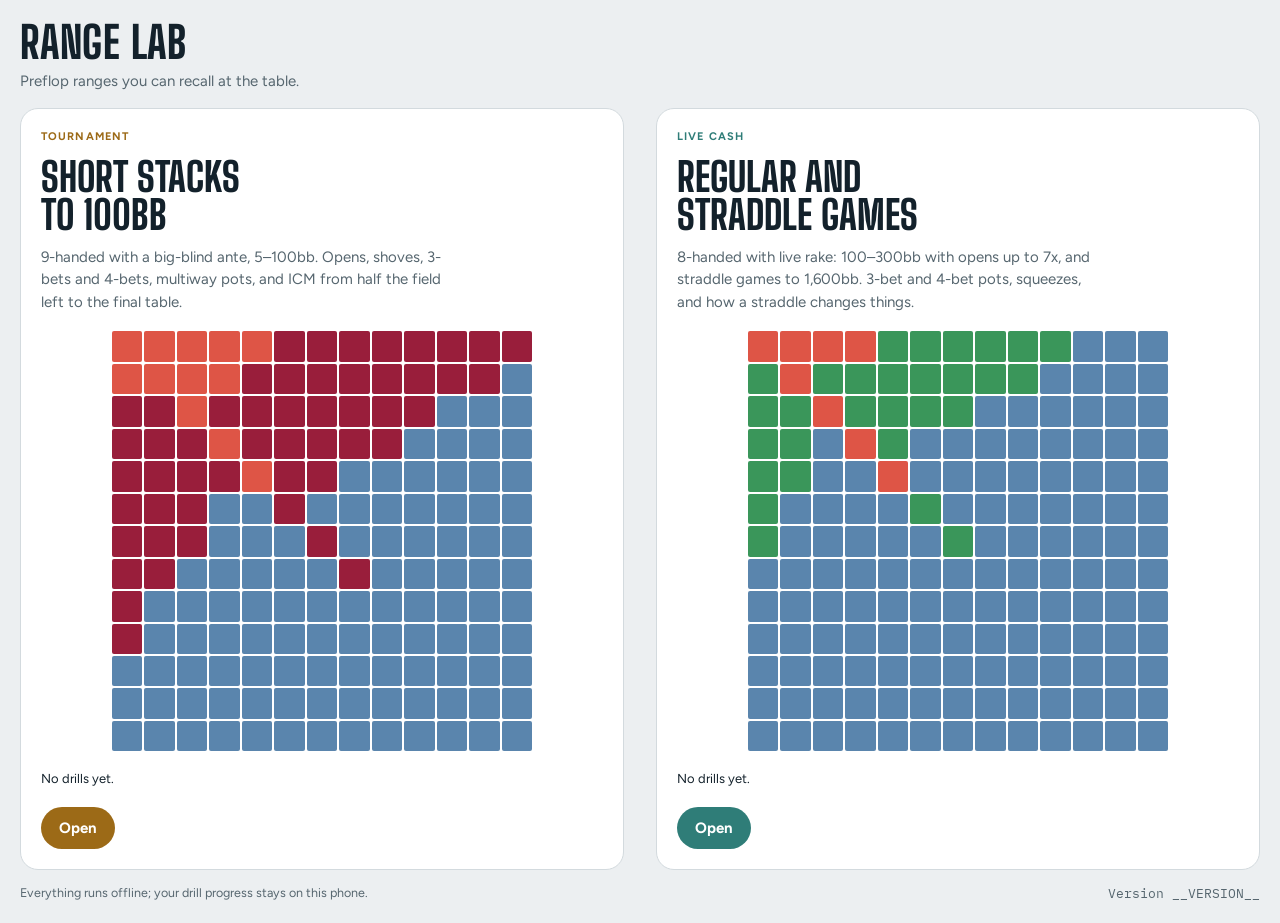
==== range-lab-app/web/index.html @ ef7365bd "Range Lab v2.0.5: version on the home screen; 7,942 tournament spots The home screen footer shows th" ====
<!doctype html>
<html lang="en" class="app">
<head>
<meta charset="utf-8">
<meta name="viewport" content="width=device-width,initial-scale=1,viewport-fit=cover">
<title>Range Lab</title>
<link rel="stylesheet" href="https://fonts.googleapis.com/css2?family=Big+Shoulders+Display:wght@600;800&family=Figtree:wght@400;500;600;700&family=IBM+Plex+Mono:wght@400;500;600&display=swap">
<style>
/* Home: two doors, one per trainer. Unfolded they sit either side of the crease; folded they stack. */
:root{
  --bg:#eceff1; --surface:#ffffff; --line:#d3dade; --fg:#13212b; --muted:#56666f;
  --mtt:#9c6a17; --cash:#2f7d78; --go-fg:#ffffff; --k-F:#5a85ad; --k-R:#de5546; --k-J:#991e3b; --k-C:#3a965a; --empty:#dfe5e8;
  --f-display:'Big Shoulders Display','Roboto Condensed','sans-serif-condensed',sans-serif;
  --f-body:'Figtree',system-ui,sans-serif; --f-mono:'IBM Plex Mono',monospace;
}
@media (prefers-color-scheme: dark){
  :root:not([data-theme="light"]){ --bg:#0e1418; --surface:#151d22; --line:#29343b; --fg:#e4eaed; --muted:#92a1aa; --mtt:#e0aa55; --cash:#5cc2b8; --go-fg:#10161a; --k-F:#3c6990; --k-R:#d4513e; --k-J:#8c1b37; --k-C:#359157; --empty:#212b31; color-scheme:dark; }
}
:root[data-theme="dark"]{ --bg:#0e1418; --surface:#151d22; --line:#29343b; --fg:#e4eaed; --muted:#92a1aa; --mtt:#e0aa55; --cash:#5cc2b8; --go-fg:#10161a; --k-F:#3c6990; --k-R:#d4513e; --k-J:#8c1b37; --k-C:#359157; --empty:#212b31; color-scheme:dark; }
*{box-sizing:border-box}
html,body{height:100%}
body{margin:0;background:var(--bg);color:var(--fg);font:15px/1.5 var(--f-body);display:flex;flex-direction:column;overflow-y:auto;-webkit-tap-highlight-color:transparent}
header{padding-inline:20px;padding-block:22px 6px}
header h1{margin:0;font:800 44px/0.95 var(--f-display);text-transform:uppercase;letter-spacing:.01em}
header p{margin:6px 0 0;color:var(--muted)}
.doors{flex:1;display:grid;grid-template-columns:minmax(0,1fr);gap:16px;padding-inline:20px;padding-block:16px 20px;align-content:start}
@media (min-width:600px){ .doors{grid-template-columns:minmax(0,1fr) minmax(0,1fr);gap:32px;align-content:stretch;padding-block:10px 14px} }
a.door{display:flex;flex-direction:column;gap:12px;text-decoration:none;color:inherit;background:var(--surface);border:1px solid var(--line);border-radius:18px;padding:20px;min-height:220px;position:relative;overflow:hidden}
a.door:active{transform:scale(.99)}
a.door .eyebrow{font-size:11px;font-weight:700;letter-spacing:.1em;text-transform:uppercase}
a.door h2{margin:0;font:800 40px/0.95 var(--f-display);text-transform:uppercase}
a.door p{margin:0;color:var(--muted);max-width:42ch}
a.door .stats{margin-top:auto;display:flex;flex-direction:column;gap:2px;font-size:13px}
a.door .stats b{font-variant-numeric:tabular-nums}
a.door .go{align-self:flex-start;margin-top:6px;padding:10px 18px;border-radius:999px;font-weight:700;color:var(--go-fg)}
.mtt .eyebrow{color:var(--mtt)} .mtt .go{background:var(--mtt)}
.cash .eyebrow{color:var(--cash)} .cash .go{background:var(--cash)}
svg.motif{position:absolute;right:16px;top:16px;width:88px;height:88px;opacity:.9}
.chart{display:none;grid-template-columns:repeat(13,minmax(0,1fr));gap:2px;width:100%;max-width:420px;align-self:center;margin-block:6px}
.chart i{aspect-ratio:1;border-radius:2px;background:var(--empty)}
@media (min-width:600px){ .chart{display:grid} svg.motif{display:none} }
footer{padding-inline:20px;padding-block:0 20px;color:var(--muted);font-size:12.5px;display:flex;flex-wrap:wrap;justify-content:space-between;gap:4px 16px}
footer .ver{font-family:var(--f-mono);font-variant-numeric:tabular-nums}
</style>
</head>
<body>
<header>
  <h1>Range Lab</h1>
  <p>Preflop ranges you can recall at the table.</p>
</header>
<main class="doors">
  <a class="door mtt" href="tournament.html">
    <svg class="motif" viewBox="0 0 44 44" aria-hidden="true" id="m1"></svg>
    <span class="eyebrow">Tournament</span>
    <h2>Short stacks<br>to 100bb</h2>
    <p>9-handed with a big-blind ante, 5–100bb. Opens, shoves, 3-bets and 4-bets, multiway pots, and ICM from half the field left to the final table.</p>
    <div class="chart" id="c1" aria-hidden="true"></div>
    <div class="stats" id="s-mtt"></div>
    <span class="go">Open</span>
  </a>
  <a class="door cash" href="cash.html">
    <svg class="motif" viewBox="0 0 44 44" aria-hidden="true" id="m2"></svg>
    <span class="eyebrow">Live cash</span>
    <h2>Regular and<br>straddle games</h2>
    <p>8-handed with live rake: 100–300bb with opens up to 7x, and straddle games to 1,600bb. 3-bet and 4-bet pots, squeezes, and how a straddle changes things.</p>
    <div class="chart" id="c2" aria-hidden="true"></div>
    <div class="stats" id="s-cash"></div>
    <span class="go">Open</span>
  </a>
</main>
<footer><span>Everything runs offline; your drill progress stays on this phone.</span><span class="ver">Version __VERSION__</span></footer>
<script>
'use strict';
function motif(id, pat) {
  const el = document.getElementById(id); let h = '';
  pat.forEach((row, i) => [...row].forEach((c, j) => { h += `<rect x="${j * 11}" y="${i * 11}" width="9.5" height="9.5" rx="1.5" fill="var(--k-${c})"/>`; }));
  el.innerHTML = h;
}
motif('m1', ['JJJR', 'JJRF', 'JRFF', 'RFFF']);
motif('m2', ['RRRC', 'RRCF', 'RCFF', 'CFFF']);
// a decorative opening-range shape: pairs on the diagonal, suited hands above it, offsuit below
function chart(id, hi, mid, top, edge) {
  let h = '';
  for (let i = 0; i < 13; i++) for (let j = 0; j < 13; j++) {
    const s = (12 - Math.min(i, j)) + (12 - Math.max(i, j)) * 0.6 + (i < j ? 2.2 : 0) + (i === j ? 7 : 0);
    const k = s > top ? hi : s > edge ? mid : 'F';
    h += `<i style="background:var(--k-${k})"></i>`;
  }
  document.getElementById(id).innerHTML = h;
}
chart('c1', 'R', 'J', 18.5, 13.5);
chart('c2', 'R', 'C', 19.5, 15.5);
function stats(key, el) {
  let d = null; try { d = JSON.parse(localStorage.getItem(key) || 'null'); } catch (e) { }
  if (!d || !d.log || !d.log.length) { el.innerHTML = '<span>No drills yet.</span>'; return; }
  const last = d.log[d.log.length - 1];
  const names = { quick: 'Quick-fire', paint: 'Paint', edges: 'Edges', numbers: 'Numbers', seats: 'Seats' };
  const now = Date.now() / 60000;
  const due = Object.values(d.items || {}).filter(v => v[1] <= now).length;
  el.innerHTML = `<span>Last drill: ${new Date(last[0]).toLocaleDateString(undefined, { month: 'short', day: 'numeric' })} · ${names[last[1]] || last[1]} · <b>${last[3]}%</b></span><span><b>${due}</b> review${due === 1 ? '' : 's'} due</span>`;
}
stats('v600-progress', document.getElementById('s-mtt'));
stats('cash-progress', document.getElementById('s-cash'));
window.addEventListener('pageshow', () => { stats('v600-progress', document.getElementById('s-mtt')); stats('cash-progress', document.getElementById('s-cash')); });
</script>
</body>
</html>
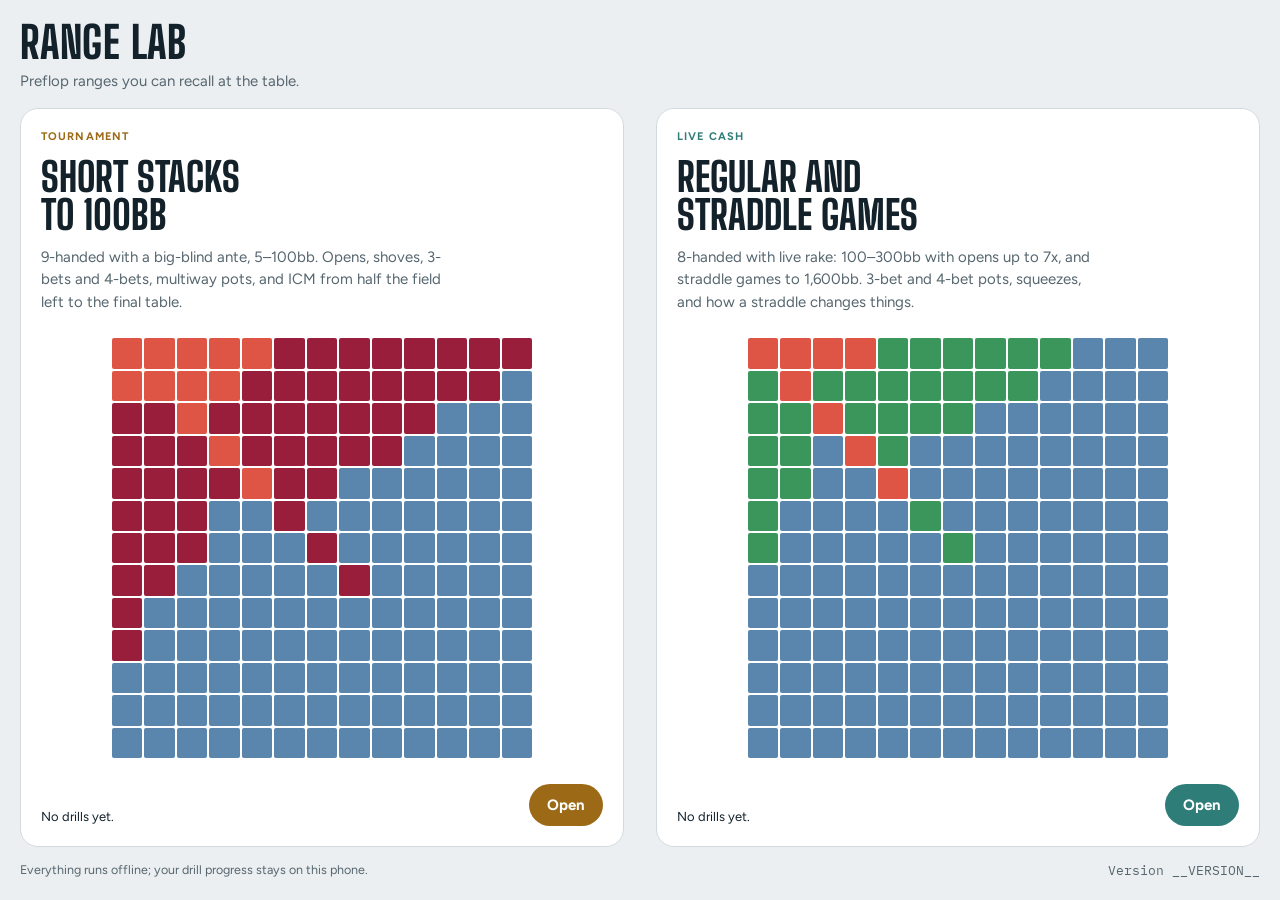
==== commit cd8815ea: "Range Lab v2.0.8: home screen fits without scrolling The Open button sits beside the drill stats, an" ====
--- a/range-lab-app/web/index.html
+++ b/range-lab-app/web/index.html
@@ -6,7 +6,9 @@
 <title>Range Lab</title>
 <link rel="stylesheet" href="https://fonts.googleapis.com/css2?family=Big+Shoulders+Display:wght@600;800&family=Figtree:wght@400;500;600;700&family=IBM+Plex+Mono:wght@400;500;600&display=swap">
 <style>
-/* Home: two doors, one per trainer. Unfolded they sit either side of the crease; folded they stack. */
+/* Home: two doors, one per trainer. Unfolded they sit either side of the crease; folded they stack.
+   The page never scrolls at phone sizes: the doors fill the height left by the header and footer, and
+   unfolded the decorative chart takes whatever height is spare (full size when there's room). */
 :root{
   --bg:#eceff1; --surface:#ffffff; --line:#d3dade; --fg:#13212b; --muted:#56666f;
   --mtt:#9c6a17; --cash:#2f7d78; --go-fg:#ffffff; --k-F:#5a85ad; --k-R:#de5546; --k-J:#991e3b; --k-C:#3a965a; --empty:#dfe5e8;
@@ -23,22 +25,26 @@
 header{padding-inline:20px;padding-block:22px 6px}
 header h1{margin:0;font:800 44px/0.95 var(--f-display);text-transform:uppercase;letter-spacing:.01em}
 header p{margin:6px 0 0;color:var(--muted)}
-.doors{flex:1;display:grid;grid-template-columns:minmax(0,1fr);gap:16px;padding-inline:20px;padding-block:16px 20px;align-content:start}
-@media (min-width:600px){ .doors{grid-template-columns:minmax(0,1fr) minmax(0,1fr);gap:32px;align-content:stretch;padding-block:10px 14px} }
-a.door{display:flex;flex-direction:column;gap:12px;text-decoration:none;color:inherit;background:var(--surface);border:1px solid var(--line);border-radius:18px;padding:20px;min-height:220px;position:relative;overflow:hidden}
+.doors{flex:1 1 0;min-height:0;display:grid;grid-template-columns:minmax(0,1fr);grid-auto-rows:1fr;gap:16px;padding-inline:20px;padding-block:16px 20px}
+@media (min-width:600px){ .doors{grid-template-columns:minmax(0,1fr) minmax(0,1fr);gap:32px;padding-block:10px 14px} }
+a.door{display:flex;flex-direction:column;gap:12px;text-decoration:none;color:inherit;background:var(--surface);border:1px solid var(--line);border-radius:18px;padding:20px;position:relative;overflow:hidden}
 a.door:active{transform:scale(.99)}
 a.door .eyebrow{font-size:11px;font-weight:700;letter-spacing:.1em;text-transform:uppercase}
 a.door h2{margin:0;font:800 40px/0.95 var(--f-display);text-transform:uppercase}
 a.door p{margin:0;color:var(--muted);max-width:42ch}
-a.door .stats{margin-top:auto;display:flex;flex-direction:column;gap:2px;font-size:13px}
+a.door .foot{margin-top:auto;display:flex;align-items:flex-end;justify-content:space-between;gap:12px}
+a.door .stats{display:flex;flex-direction:column;gap:2px;font-size:13px;min-width:0}
 a.door .stats b{font-variant-numeric:tabular-nums}
-a.door .go{align-self:flex-start;margin-top:6px;padding:10px 18px;border-radius:999px;font-weight:700;color:var(--go-fg)}
+a.door .go{flex:none;padding:10px 18px;border-radius:999px;font-weight:700;color:var(--go-fg)}
 .mtt .eyebrow{color:var(--mtt)} .mtt .go{background:var(--mtt)}
 .cash .eyebrow{color:var(--cash)} .cash .go{background:var(--cash)}
 svg.motif{position:absolute;right:16px;top:16px;width:88px;height:88px;opacity:.9}
-.chart{display:none;grid-template-columns:repeat(13,minmax(0,1fr));gap:2px;width:100%;max-width:420px;align-self:center;margin-block:6px}
+.chart-box{display:none;flex:1 1 0;min-height:0;container-type:size}
+.chart{display:grid;grid-template-columns:repeat(13,minmax(0,1fr));gap:2px;width:min(100cqw,100cqh,420px);margin:auto}
 .chart i{aspect-ratio:1;border-radius:2px;background:var(--empty)}
-@media (min-width:600px){ .chart{display:grid} svg.motif{display:none} }
+@media (min-width:600px){ .chart-box{display:flex} svg.motif{display:none} }
+/* cover screen: the two doors stack, so trim the spacing to leave headroom for wider phone fonts */
+@media (max-width:599px){ header{padding-block:16px 4px} .doors{gap:12px;padding-block:12px 16px} a.door{padding:16px;gap:10px} }
 footer{padding-inline:20px;padding-block:0 20px;color:var(--muted);font-size:12.5px;display:flex;flex-wrap:wrap;justify-content:space-between;gap:4px 16px}
 footer .ver{font-family:var(--f-mono);font-variant-numeric:tabular-nums}
 </style>
@@ -54,18 +60,16 @@
     <span class="eyebrow">Tournament</span>
     <h2>Short stacks<br>to 100bb</h2>
     <p>9-handed with a big-blind ante, 5–100bb. Opens, shoves, 3-bets and 4-bets, multiway pots, and ICM from half the field left to the final table.</p>
-    <div class="chart" id="c1" aria-hidden="true"></div>
-    <div class="stats" id="s-mtt"></div>
-    <span class="go">Open</span>
+    <div class="chart-box" aria-hidden="true"><div class="chart" id="c1"></div></div>
+    <div class="foot"><div class="stats" id="s-mtt"></div><span class="go">Open</span></div>
   </a>
   <a class="door cash" href="cash.html">
     <svg class="motif" viewBox="0 0 44 44" aria-hidden="true" id="m2"></svg>
     <span class="eyebrow">Live cash</span>
     <h2>Regular and<br>straddle games</h2>
     <p>8-handed with live rake: 100–300bb with opens up to 7x, and straddle games to 1,600bb. 3-bet and 4-bet pots, squeezes, and how a straddle changes things.</p>
-    <div class="chart" id="c2" aria-hidden="true"></div>
-    <div class="stats" id="s-cash"></div>
-    <span class="go">Open</span>
+    <div class="chart-box" aria-hidden="true"><div class="chart" id="c2"></div></div>
+    <div class="foot"><div class="stats" id="s-cash"></div><span class="go">Open</span></div>
   </a>
 </main>
 <footer><span>Everything runs offline; your drill progress stays on this phone.</span><span class="ver">Version __VERSION__</span></footer>
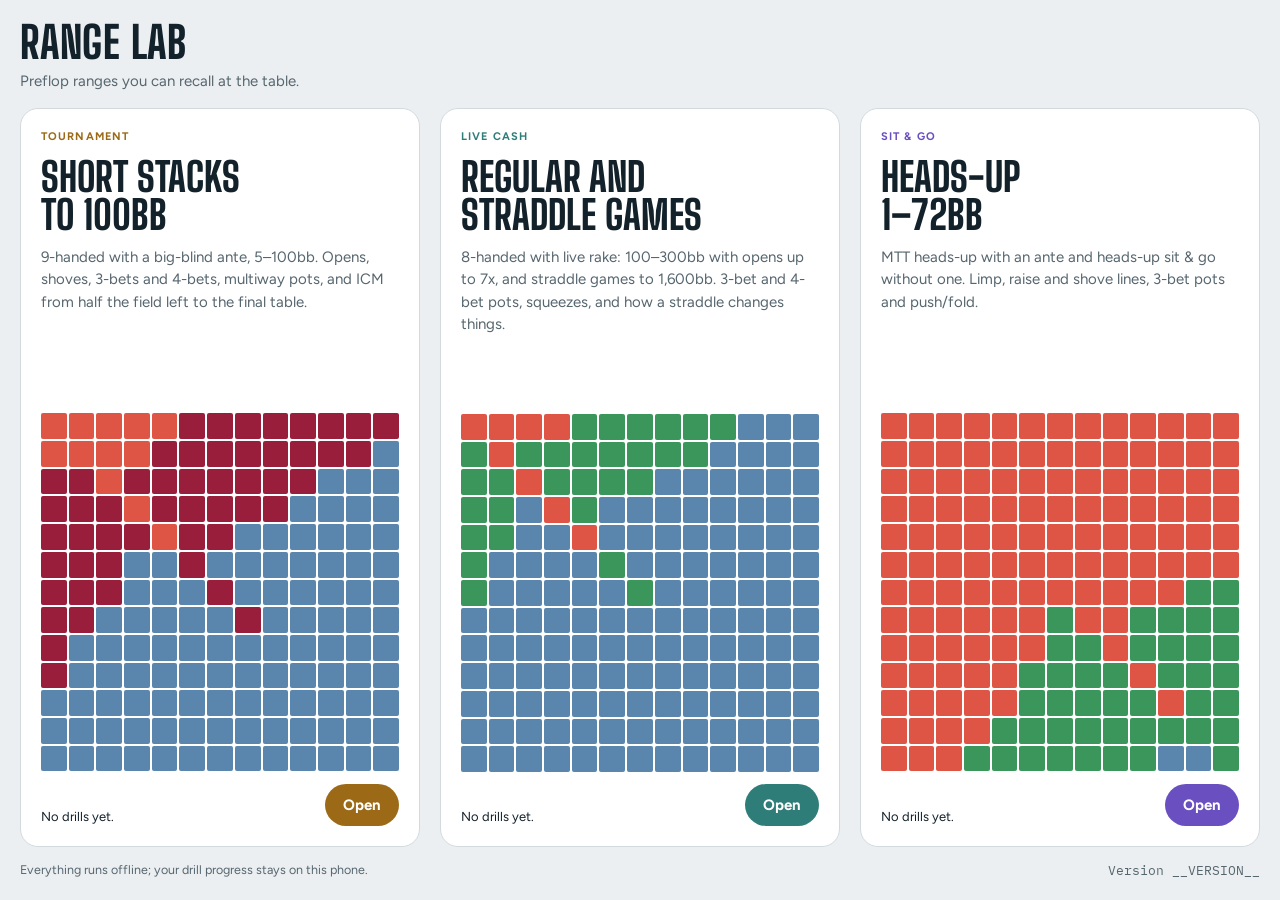
==== commit 834c2d32: "Range Lab v2.1.0: Sit & Go trainer (heads-up) A third trainer for heads-up play, with a format switc" ====
--- a/range-lab-app/web/index.html
+++ b/range-lab-app/web/index.html
@@ -6,19 +6,19 @@
 <title>Range Lab</title>
 <link rel="stylesheet" href="https://fonts.googleapis.com/css2?family=Big+Shoulders+Display:wght@600;800&family=Figtree:wght@400;500;600;700&family=IBM+Plex+Mono:wght@400;500;600&display=swap">
 <style>
-/* Home: two doors, one per trainer. Unfolded they sit either side of the crease; folded they stack.
+/* Home: three doors, one per trainer. Unfolded they sit side by side; folded they stack.
    The page never scrolls at phone sizes: the doors fill the height left by the header and footer, and
    unfolded the decorative chart takes whatever height is spare (full size when there's room). */
 :root{
   --bg:#eceff1; --surface:#ffffff; --line:#d3dade; --fg:#13212b; --muted:#56666f;
-  --mtt:#9c6a17; --cash:#2f7d78; --go-fg:#ffffff; --k-F:#5a85ad; --k-R:#de5546; --k-J:#991e3b; --k-C:#3a965a; --empty:#dfe5e8;
+  --mtt:#9c6a17; --cash:#2f7d78; --sng:#6a4fc0; --go-fg:#ffffff; --k-F:#5a85ad; --k-R:#de5546; --k-J:#991e3b; --k-C:#3a965a; --empty:#dfe5e8;
   --f-display:'Big Shoulders Display','Roboto Condensed','sans-serif-condensed',sans-serif;
   --f-body:'Figtree',system-ui,sans-serif; --f-mono:'IBM Plex Mono',monospace;
 }
 @media (prefers-color-scheme: dark){
-  :root:not([data-theme="light"]){ --bg:#0e1418; --surface:#151d22; --line:#29343b; --fg:#e4eaed; --muted:#92a1aa; --mtt:#e0aa55; --cash:#5cc2b8; --go-fg:#10161a; --k-F:#3c6990; --k-R:#d4513e; --k-J:#8c1b37; --k-C:#359157; --empty:#212b31; color-scheme:dark; }
+  :root:not([data-theme="light"]){ --bg:#0e1418; --surface:#151d22; --line:#29343b; --fg:#e4eaed; --muted:#92a1aa; --mtt:#e0aa55; --cash:#5cc2b8; --sng:#a690f2; --go-fg:#10161a; --k-F:#3c6990; --k-R:#d4513e; --k-J:#8c1b37; --k-C:#359157; --empty:#212b31; color-scheme:dark; }
 }
-:root[data-theme="dark"]{ --bg:#0e1418; --surface:#151d22; --line:#29343b; --fg:#e4eaed; --muted:#92a1aa; --mtt:#e0aa55; --cash:#5cc2b8; --go-fg:#10161a; --k-F:#3c6990; --k-R:#d4513e; --k-J:#8c1b37; --k-C:#359157; --empty:#212b31; color-scheme:dark; }
+:root[data-theme="dark"]{ --bg:#0e1418; --surface:#151d22; --line:#29343b; --fg:#e4eaed; --muted:#92a1aa; --mtt:#e0aa55; --cash:#5cc2b8; --sng:#a690f2; --go-fg:#10161a; --k-F:#3c6990; --k-R:#d4513e; --k-J:#8c1b37; --k-C:#359157; --empty:#212b31; color-scheme:dark; }
 *{box-sizing:border-box}
 html,body{height:100%}
 body{margin:0;background:var(--bg);color:var(--fg);font:15px/1.5 var(--f-body);display:flex;flex-direction:column;overflow-y:auto;-webkit-tap-highlight-color:transparent}
@@ -26,7 +26,7 @@
 header h1{margin:0;font:800 44px/0.95 var(--f-display);text-transform:uppercase;letter-spacing:.01em}
 header p{margin:6px 0 0;color:var(--muted)}
 .doors{flex:1 1 0;min-height:0;display:grid;grid-template-columns:minmax(0,1fr);grid-auto-rows:1fr;gap:16px;padding-inline:20px;padding-block:16px 20px}
-@media (min-width:600px){ .doors{grid-template-columns:minmax(0,1fr) minmax(0,1fr);gap:32px;padding-block:10px 14px} }
+@media (min-width:600px){ .doors{grid-template-columns:repeat(3,minmax(0,1fr));gap:20px;padding-block:10px 14px} a.door h2{font-size:34px} }
 a.door{display:flex;flex-direction:column;gap:12px;text-decoration:none;color:inherit;background:var(--surface);border:1px solid var(--line);border-radius:18px;padding:20px;position:relative;overflow:hidden}
 a.door:active{transform:scale(.99)}
 a.door .eyebrow{font-size:11px;font-weight:700;letter-spacing:.1em;text-transform:uppercase}
@@ -38,13 +38,14 @@
 a.door .go{flex:none;padding:10px 18px;border-radius:999px;font-weight:700;color:var(--go-fg)}
 .mtt .eyebrow{color:var(--mtt)} .mtt .go{background:var(--mtt)}
 .cash .eyebrow{color:var(--cash)} .cash .go{background:var(--cash)}
+.sng .eyebrow{color:var(--sng)} .sng .go{background:var(--sng)}
 svg.motif{position:absolute;right:16px;top:16px;width:88px;height:88px;opacity:.9}
 .chart-box{display:none;flex:1 1 0;min-height:0;container-type:size}
-.chart{display:grid;grid-template-columns:repeat(13,minmax(0,1fr));gap:2px;width:min(100cqw,100cqh,420px);margin:auto}
+.chart{display:grid;grid-template-columns:repeat(13,minmax(0,1fr));gap:2px;width:min(100cqw,100cqh,420px);margin:auto auto 0}  /* bottom-aligned so the three line up */
 .chart i{aspect-ratio:1;border-radius:2px;background:var(--empty)}
 @media (min-width:600px){ .chart-box{display:flex} svg.motif{display:none} }
-/* cover screen: the two doors stack, so trim the spacing to leave headroom for wider phone fonts */
-@media (max-width:599px){ header{padding-block:16px 4px} .doors{gap:12px;padding-block:12px 16px} a.door{padding:16px;gap:10px} }
+/* cover screen: the three doors stack, so drop the descriptions and trim the spacing to leave headroom for wider phone fonts */
+@media (max-width:599px){ header{padding-block:16px 4px} .doors{gap:10px;padding-block:10px 14px} a.door{padding:14px 16px;gap:8px} a.door p{display:none} a.door h2{font-size:34px} }
 footer{padding-inline:20px;padding-block:0 20px;color:var(--muted);font-size:12.5px;display:flex;flex-wrap:wrap;justify-content:space-between;gap:4px 16px}
 footer .ver{font-family:var(--f-mono);font-variant-numeric:tabular-nums}
 </style>
@@ -71,6 +72,14 @@
     <div class="chart-box" aria-hidden="true"><div class="chart" id="c2"></div></div>
     <div class="foot"><div class="stats" id="s-cash"></div><span class="go">Open</span></div>
   </a>
+  <a class="door sng" href="sng.html">
+    <svg class="motif" viewBox="0 0 44 44" aria-hidden="true" id="m3"></svg>
+    <span class="eyebrow">Sit &amp; Go</span>
+    <h2>Heads-up<br>1–72bb</h2>
+    <p>MTT heads-up with an ante and heads-up sit &amp; go without one. Limp, raise and shove lines, 3-bet pots and push/fold.</p>
+    <div class="chart-box" aria-hidden="true"><div class="chart" id="c3"></div></div>
+    <div class="foot"><div class="stats" id="s-sng"></div><span class="go">Open</span></div>
+  </a>
 </main>
 <footer><span>Everything runs offline; your drill progress stays on this phone.</span><span class="ver">Version __VERSION__</span></footer>
 <script>
@@ -82,6 +91,7 @@
 }
 motif('m1', ['JJJR', 'JJRF', 'JRFF', 'RFFF']);
 motif('m2', ['RRRC', 'RRCF', 'RCFF', 'CFFF']);
+motif('m3', ['JRRR', 'RRCC', 'RCCC', 'CCCF']);
 // a decorative opening-range shape: pairs on the diagonal, suited hands above it, offsuit below
 function chart(id, hi, mid, top, edge) {
   let h = '';
@@ -94,6 +104,9 @@
 }
 chart('c1', 'R', 'J', 18.5, 13.5);
 chart('c2', 'R', 'C', 19.5, 15.5);
+chart('c3', 'R', 'C', 9, 2.5);
+// versions before 2.0.10 saved these under the old page name: move them over once so settings and drill history carry on
+for (const [from, to] of [['v600-ui', 'tournament-ui'], ['v600-progress', 'tournament-progress']]) { try { const v = localStorage.getItem(from); if (v != null && localStorage.getItem(to) == null) localStorage.setItem(to, v); localStorage.removeItem(from); } catch (e) { } }
 function stats(key, el) {
   let d = null; try { d = JSON.parse(localStorage.getItem(key) || 'null'); } catch (e) { }
   if (!d || !d.log || !d.log.length) { el.innerHTML = '<span>No drills yet.</span>'; return; }
@@ -103,9 +116,10 @@
   const due = Object.values(d.items || {}).filter(v => v[1] <= now).length;
   el.innerHTML = `<span>Last drill: ${new Date(last[0]).toLocaleDateString(undefined, { month: 'short', day: 'numeric' })} · ${names[last[1]] || last[1]} · <b>${last[3]}%</b></span><span><b>${due}</b> review${due === 1 ? '' : 's'} due</span>`;
 }
-stats('v600-progress', document.getElementById('s-mtt'));
+stats('tournament-progress', document.getElementById('s-mtt'));
 stats('cash-progress', document.getElementById('s-cash'));
-window.addEventListener('pageshow', () => { stats('v600-progress', document.getElementById('s-mtt')); stats('cash-progress', document.getElementById('s-cash')); });
+stats('sng-progress', document.getElementById('s-sng'));
+window.addEventListener('pageshow', () => { stats('tournament-progress', document.getElementById('s-mtt')); stats('cash-progress', document.getElementById('s-cash')); stats('sng-progress', document.getElementById('s-sng')); });
 </script>
 </body>
 </html>
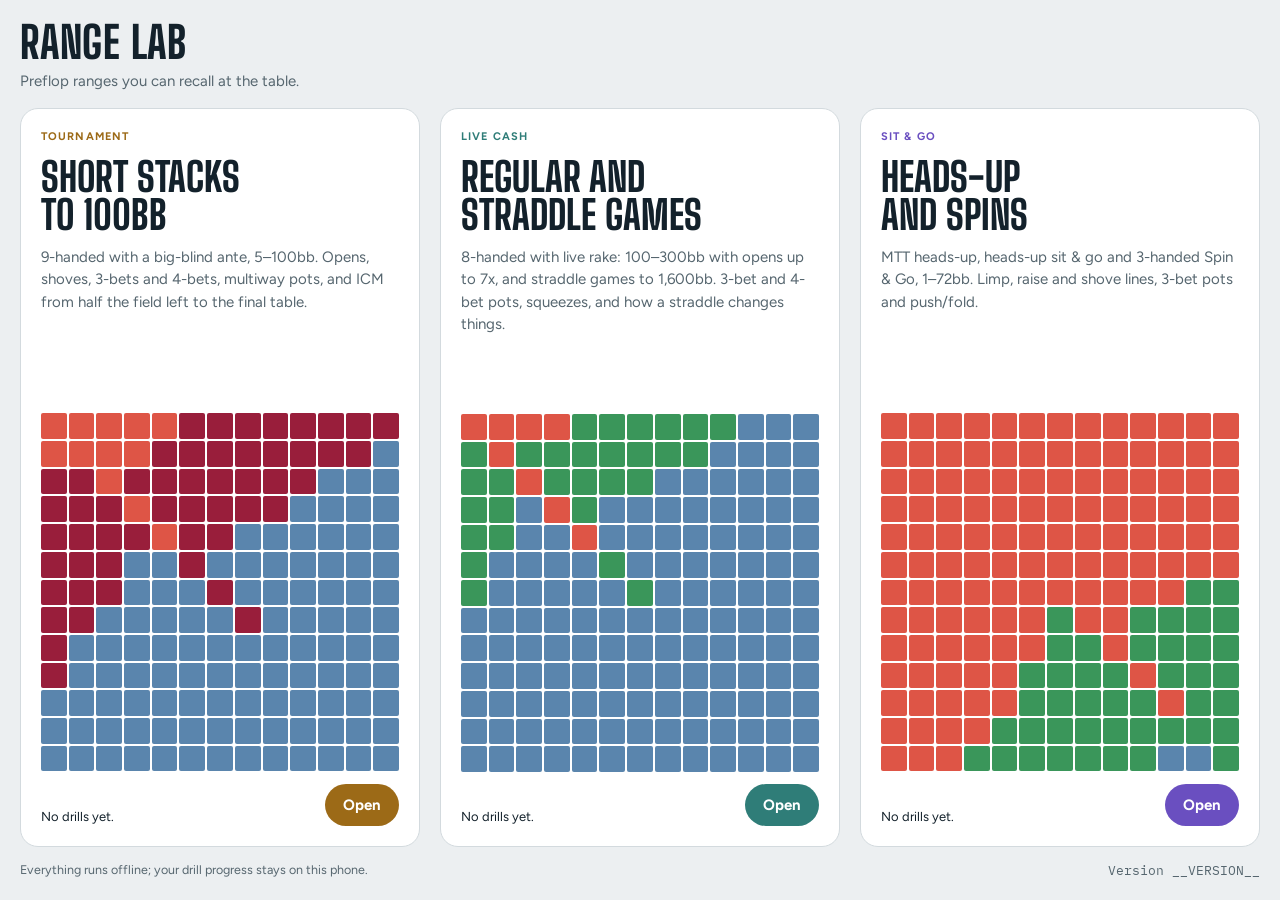
==== commit 23d00b29: "Range Lab v2.2.0: Spin & Go (3-handed) in the Sit & Go trainer Spin & Go joins MTT heads-up and HU S" ====
--- a/range-lab-app/web/index.html
+++ b/range-lab-app/web/index.html
@@ -75,8 +75,8 @@
   <a class="door sng" href="sng.html">
     <svg class="motif" viewBox="0 0 44 44" aria-hidden="true" id="m3"></svg>
     <span class="eyebrow">Sit &amp; Go</span>
-    <h2>Heads-up<br>1–72bb</h2>
-    <p>MTT heads-up with an ante and heads-up sit &amp; go without one. Limp, raise and shove lines, 3-bet pots and push/fold.</p>
+    <h2>Heads-up<br>and Spins</h2>
+    <p>MTT heads-up, heads-up sit &amp; go and 3-handed Spin &amp; Go, 1–72bb. Limp, raise and shove lines, 3-bet pots and push/fold.</p>
     <div class="chart-box" aria-hidden="true"><div class="chart" id="c3"></div></div>
     <div class="foot"><div class="stats" id="s-sng"></div><span class="go">Open</span></div>
   </a>
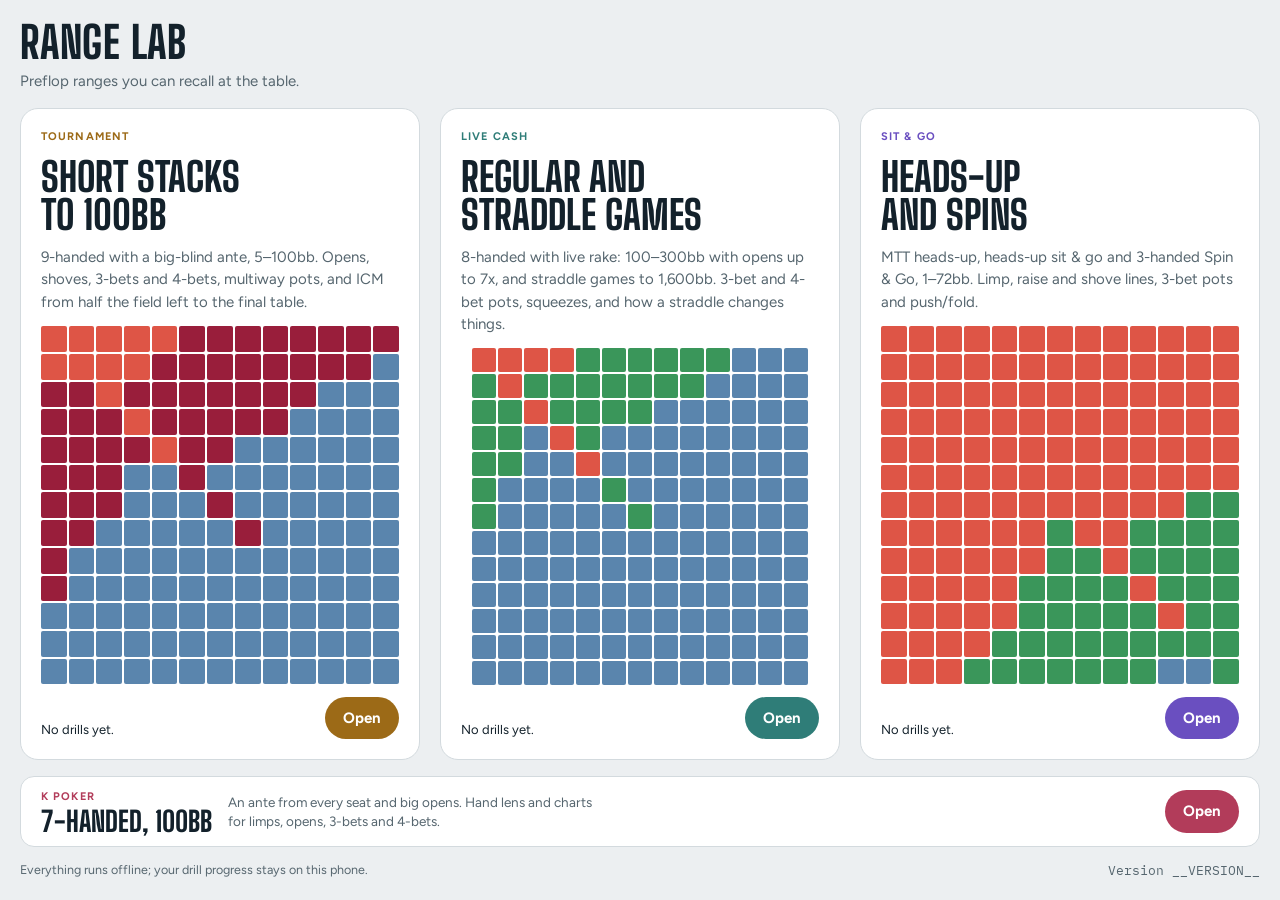
==== commit d7b8e47c: "Range Lab v2.3.0: K Poker trainer (7-handed, ante from every seat) New kpoker-range-lab.html (app pa" ====
--- a/range-lab-app/web/index.html
+++ b/range-lab-app/web/index.html
@@ -6,27 +6,27 @@
 <title>Range Lab</title>
 <link rel="stylesheet" href="https://fonts.googleapis.com/css2?family=Big+Shoulders+Display:wght@600;800&family=Figtree:wght@400;500;600;700&family=IBM+Plex+Mono:wght@400;500;600&display=swap">
 <style>
-/* Home: three doors, one per trainer. Unfolded they sit side by side; folded they stack.
+/* Home: three doors, one per trainer, plus a slim K Poker strip under them. Unfolded the doors sit side by side; folded they stack.
    The page never scrolls at phone sizes: the doors fill the height left by the header and footer, and
    unfolded the decorative chart takes whatever height is spare (full size when there's room). */
 :root{
   --bg:#eceff1; --surface:#ffffff; --line:#d3dade; --fg:#13212b; --muted:#56666f;
-  --mtt:#9c6a17; --cash:#2f7d78; --sng:#6a4fc0; --go-fg:#ffffff; --k-F:#5a85ad; --k-R:#de5546; --k-J:#991e3b; --k-C:#3a965a; --empty:#dfe5e8;
+  --mtt:#9c6a17; --cash:#2f7d78; --sng:#6a4fc0; --kp:#b23c5a; --go-fg:#ffffff; --k-F:#5a85ad; --k-R:#de5546; --k-J:#991e3b; --k-C:#3a965a; --empty:#dfe5e8;
   --f-display:'Big Shoulders Display','Roboto Condensed','sans-serif-condensed',sans-serif;
   --f-body:'Figtree',system-ui,sans-serif; --f-mono:'IBM Plex Mono',monospace;
 }
 @media (prefers-color-scheme: dark){
-  :root:not([data-theme="light"]){ --bg:#0e1418; --surface:#151d22; --line:#29343b; --fg:#e4eaed; --muted:#92a1aa; --mtt:#e0aa55; --cash:#5cc2b8; --sng:#a690f2; --go-fg:#10161a; --k-F:#3c6990; --k-R:#d4513e; --k-J:#8c1b37; --k-C:#359157; --empty:#212b31; color-scheme:dark; }
+  :root:not([data-theme="light"]){ --bg:#0e1418; --surface:#151d22; --line:#29343b; --fg:#e4eaed; --muted:#92a1aa; --mtt:#e0aa55; --cash:#5cc2b8; --sng:#a690f2; --kp:#ec8aa3; --go-fg:#10161a; --k-F:#3c6990; --k-R:#d4513e; --k-J:#8c1b37; --k-C:#359157; --empty:#212b31; color-scheme:dark; }
 }
-:root[data-theme="dark"]{ --bg:#0e1418; --surface:#151d22; --line:#29343b; --fg:#e4eaed; --muted:#92a1aa; --mtt:#e0aa55; --cash:#5cc2b8; --sng:#a690f2; --go-fg:#10161a; --k-F:#3c6990; --k-R:#d4513e; --k-J:#8c1b37; --k-C:#359157; --empty:#212b31; color-scheme:dark; }
+:root[data-theme="dark"]{ --bg:#0e1418; --surface:#151d22; --line:#29343b; --fg:#e4eaed; --muted:#92a1aa; --mtt:#e0aa55; --cash:#5cc2b8; --sng:#a690f2; --kp:#ec8aa3; --go-fg:#10161a; --k-F:#3c6990; --k-R:#d4513e; --k-J:#8c1b37; --k-C:#359157; --empty:#212b31; color-scheme:dark; }
 *{box-sizing:border-box}
 html,body{height:100%}
 body{margin:0;background:var(--bg);color:var(--fg);font:15px/1.5 var(--f-body);display:flex;flex-direction:column;overflow-y:auto;-webkit-tap-highlight-color:transparent}
 header{padding-inline:20px;padding-block:22px 6px}
 header h1{margin:0;font:800 44px/0.95 var(--f-display);text-transform:uppercase;letter-spacing:.01em}
 header p{margin:6px 0 0;color:var(--muted)}
-.doors{flex:1 1 0;min-height:0;display:grid;grid-template-columns:minmax(0,1fr);grid-auto-rows:1fr;gap:16px;padding-inline:20px;padding-block:16px 20px}
-@media (min-width:600px){ .doors{grid-template-columns:repeat(3,minmax(0,1fr));gap:20px;padding-block:10px 14px} a.door h2{font-size:34px} }
+.doors{flex:1 1 0;min-height:0;display:grid;grid-template-columns:minmax(0,1fr);grid-template-rows:repeat(3,minmax(0,1fr)) auto;gap:16px;padding-inline:20px;padding-block:16px 20px}
+@media (min-width:600px){ .doors{grid-template-columns:repeat(3,minmax(0,1fr));grid-template-rows:minmax(0,1fr) auto;gap:16px 20px;padding-block:10px 14px} a.door h2{font-size:34px} }
 a.door{display:flex;flex-direction:column;gap:12px;text-decoration:none;color:inherit;background:var(--surface);border:1px solid var(--line);border-radius:18px;padding:20px;position:relative;overflow:hidden}
 a.door:active{transform:scale(.99)}
 a.door .eyebrow{font-size:11px;font-weight:700;letter-spacing:.1em;text-transform:uppercase}
@@ -39,13 +39,20 @@
 .mtt .eyebrow{color:var(--mtt)} .mtt .go{background:var(--mtt)}
 .cash .eyebrow{color:var(--cash)} .cash .go{background:var(--cash)}
 .sng .eyebrow{color:var(--sng)} .sng .go{background:var(--sng)}
+.kp .eyebrow{color:var(--kp)} .kp .go{background:var(--kp)}
+/* K Poker: one row across the bottom of the doors, sized to its content so the doors keep the spare height */
+a.door.kp{grid-column:1 / -1;flex-direction:row;align-items:center;gap:6px 16px;padding:12px 20px;border-radius:14px;flex-wrap:wrap}
+a.door.kp .kp-name{display:flex;flex-direction:column;gap:2px;flex:none}
+a.door.kp h2{font-size:28px}
+a.door.kp p{flex:1 1 200px;font-size:13.5px;line-height:1.35}
+a.door.kp .go{margin-left:auto}
 svg.motif{position:absolute;right:16px;top:16px;width:88px;height:88px;opacity:.9}
 .chart-box{display:none;flex:1 1 0;min-height:0;container-type:size}
 .chart{display:grid;grid-template-columns:repeat(13,minmax(0,1fr));gap:2px;width:min(100cqw,100cqh,420px);margin:auto auto 0}  /* bottom-aligned so the three line up */
 .chart i{aspect-ratio:1;border-radius:2px;background:var(--empty)}
 @media (min-width:600px){ .chart-box{display:flex} svg.motif{display:none} }
 /* cover screen: the three doors stack, so drop the descriptions and trim the spacing to leave headroom for wider phone fonts */
-@media (max-width:599px){ header{padding-block:16px 4px} .doors{gap:10px;padding-block:10px 14px} a.door{padding:14px 16px;gap:8px} a.door p{display:none} a.door h2{font-size:34px} }
+@media (max-width:599px){ header{padding-block:16px 4px} .doors{gap:10px;padding-block:10px 14px} a.door{padding:14px 16px;gap:8px} a.door p{display:none} a.door h2{font-size:34px} a.door.kp{padding:10px 16px} a.door.kp h2{font-size:24px} }
 footer{padding-inline:20px;padding-block:0 20px;color:var(--muted);font-size:12.5px;display:flex;flex-wrap:wrap;justify-content:space-between;gap:4px 16px}
 footer .ver{font-family:var(--f-mono);font-variant-numeric:tabular-nums}
 </style>
@@ -79,6 +86,11 @@
     <p>MTT heads-up, heads-up sit &amp; go and 3-handed Spin &amp; Go, 1–72bb. Limp, raise and shove lines, 3-bet pots and push/fold.</p>
     <div class="chart-box" aria-hidden="true"><div class="chart" id="c3"></div></div>
     <div class="foot"><div class="stats" id="s-sng"></div><span class="go">Open</span></div>
+  </a>
+  <a class="door kp" href="kpoker.html">
+    <div class="kp-name"><span class="eyebrow">K Poker</span><h2>7-handed, 100bb</h2></div>
+    <p>An ante from every seat and big opens. Hand lens and charts for limps, opens, 3-bets and 4-bets.</p>
+    <span class="go">Open</span>
   </a>
 </main>
 <footer><span>Everything runs offline; your drill progress stays on this phone.</span><span class="ver">Version __VERSION__</span></footer>
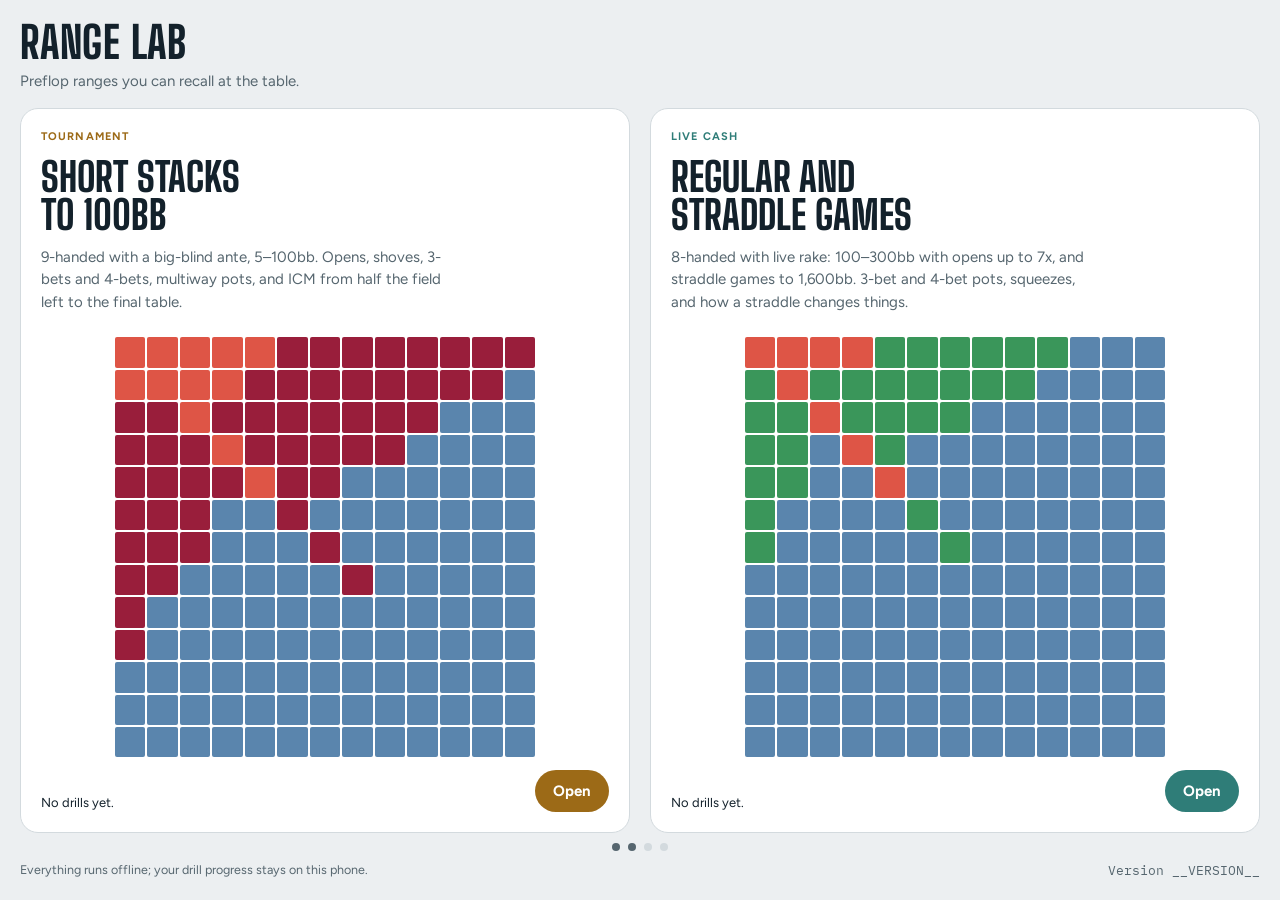
==== commit 918a1502: "Range Lab v2.3.1: K Poker laid out like the other trainers; four-card home K Poker now runs on the t" ====
--- a/range-lab-app/web/index.html
+++ b/range-lab-app/web/index.html
@@ -6,9 +6,9 @@
 <title>Range Lab</title>
 <link rel="stylesheet" href="https://fonts.googleapis.com/css2?family=Big+Shoulders+Display:wght@600;800&family=Figtree:wght@400;500;600;700&family=IBM+Plex+Mono:wght@400;500;600&display=swap">
 <style>
-/* Home: three doors, one per trainer, plus a slim K Poker strip under them. Unfolded the doors sit side by side; folded they stack.
-   The page never scrolls at phone sizes: the doors fill the height left by the header and footer, and
-   unfolded the decorative chart takes whatever height is spare (full size when there's room). */
+/* Home: four doors, one per trainer, in a row that scrolls sideways and snaps to each door: two at a time
+   unfolded, one at a time folded. The page never scrolls up and down: the doors fill the height left by the
+   header and footer, and the decorative chart takes whatever height is spare (full size when there's room). */
 :root{
   --bg:#eceff1; --surface:#ffffff; --line:#d3dade; --fg:#13212b; --muted:#56666f;
   --mtt:#9c6a17; --cash:#2f7d78; --sng:#6a4fc0; --kp:#b23c5a; --go-fg:#ffffff; --k-F:#5a85ad; --k-R:#de5546; --k-J:#991e3b; --k-C:#3a965a; --empty:#dfe5e8;
@@ -25,9 +25,10 @@
 header{padding-inline:20px;padding-block:22px 6px}
 header h1{margin:0;font:800 44px/0.95 var(--f-display);text-transform:uppercase;letter-spacing:.01em}
 header p{margin:6px 0 0;color:var(--muted)}
-.doors{flex:1 1 0;min-height:0;display:grid;grid-template-columns:minmax(0,1fr);grid-template-rows:repeat(3,minmax(0,1fr)) auto;gap:16px;padding-inline:20px;padding-block:16px 20px}
-@media (min-width:600px){ .doors{grid-template-columns:repeat(3,minmax(0,1fr));grid-template-rows:minmax(0,1fr) auto;gap:16px 20px;padding-block:10px 14px} a.door h2{font-size:34px} }
-a.door{display:flex;flex-direction:column;gap:12px;text-decoration:none;color:inherit;background:var(--surface);border:1px solid var(--line);border-radius:18px;padding:20px;position:relative;overflow:hidden}
+.doors{flex:1 1 0;min-height:0;display:grid;grid-auto-flow:column;grid-auto-columns:100%;grid-template-rows:minmax(0,1fr);gap:16px;padding-block:12px 10px;margin-inline:20px;overflow-x:auto;overflow-y:hidden;scroll-snap-type:x mandatory;overscroll-behavior-x:contain;scrollbar-width:none}
+.doors::-webkit-scrollbar{display:none}
+@media (min-width:600px){ .doors{grid-auto-columns:calc((100% - 20px) / 2);gap:20px;padding-block:10px 8px} a.door h2{font-size:34px} }
+a.door{scroll-snap-align:start;min-height:0;display:flex;flex-direction:column;gap:12px;text-decoration:none;color:inherit;background:var(--surface);border:1px solid var(--line);border-radius:18px;padding:20px;position:relative;overflow:hidden}
 a.door:active{transform:scale(.99)}
 a.door .eyebrow{font-size:11px;font-weight:700;letter-spacing:.1em;text-transform:uppercase}
 a.door h2{margin:0;font:800 40px/0.95 var(--f-display);text-transform:uppercase}
@@ -40,19 +41,15 @@
 .cash .eyebrow{color:var(--cash)} .cash .go{background:var(--cash)}
 .sng .eyebrow{color:var(--sng)} .sng .go{background:var(--sng)}
 .kp .eyebrow{color:var(--kp)} .kp .go{background:var(--kp)}
-/* K Poker: one row across the bottom of the doors, sized to its content so the doors keep the spare height */
-a.door.kp{grid-column:1 / -1;flex-direction:row;align-items:center;gap:6px 16px;padding:12px 20px;border-radius:14px;flex-wrap:wrap}
-a.door.kp .kp-name{display:flex;flex-direction:column;gap:2px;flex:none}
-a.door.kp h2{font-size:28px}
-a.door.kp p{flex:1 1 200px;font-size:13.5px;line-height:1.35}
-a.door.kp .go{margin-left:auto}
-svg.motif{position:absolute;right:16px;top:16px;width:88px;height:88px;opacity:.9}
-.chart-box{display:none;flex:1 1 0;min-height:0;container-type:size}
+svg.motif{display:none}
+.chart-box{display:flex;flex:1 1 0;min-height:0;container-type:size}
 .chart{display:grid;grid-template-columns:repeat(13,minmax(0,1fr));gap:2px;width:min(100cqw,100cqh,420px);margin:auto auto 0}  /* bottom-aligned so the three line up */
 .chart i{aspect-ratio:1;border-radius:2px;background:var(--empty)}
-@media (min-width:600px){ .chart-box{display:flex} svg.motif{display:none} }
-/* cover screen: the three doors stack, so drop the descriptions and trim the spacing to leave headroom for wider phone fonts */
-@media (max-width:599px){ header{padding-block:16px 4px} .doors{gap:10px;padding-block:10px 14px} a.door{padding:14px 16px;gap:8px} a.door p{display:none} a.door h2{font-size:34px} a.door.kp{padding:10px 16px} a.door.kp h2{font-size:24px} }
+/* dots under the doors: which ones are in view; tap one to scroll there */
+.dots{display:flex;justify-content:center;gap:8px;padding-block:2px 10px}
+.dots button{width:8px;height:8px;padding:0;border:0;border-radius:50%;background:var(--line);cursor:pointer}
+.dots button.on{background:var(--muted)}
+@media (max-width:599px){ header{padding-block:16px 4px} a.door{padding:18px} }
 footer{padding-inline:20px;padding-block:0 20px;color:var(--muted);font-size:12.5px;display:flex;flex-wrap:wrap;justify-content:space-between;gap:4px 16px}
 footer .ver{font-family:var(--f-mono);font-variant-numeric:tabular-nums}
 </style>
@@ -88,11 +85,15 @@
     <div class="foot"><div class="stats" id="s-sng"></div><span class="go">Open</span></div>
   </a>
   <a class="door kp" href="kpoker.html">
-    <div class="kp-name"><span class="eyebrow">K Poker</span><h2>7-handed, 100bb</h2></div>
-    <p>An ante from every seat and big opens. Hand lens and charts for limps, opens, 3-bets and 4-bets.</p>
-    <span class="go">Open</span>
+    <svg class="motif" viewBox="0 0 44 44" aria-hidden="true" id="m4"></svg>
+    <span class="eyebrow">K Poker</span>
+    <h2>Limps, opens<br>and antes</h2>
+    <p>7-handed at 100bb with an ante from every seat and a 1bb small blind. First in, limped pots, opens from 3 to 7bb, 3-bet and 4-bet pots.</p>
+    <div class="chart-box" aria-hidden="true"><div class="chart" id="c4"></div></div>
+    <div class="foot"><div class="stats" id="s-kp"><span>Charts, Spot builder and Hand lens</span></div><span class="go">Open</span></div>
   </a>
 </main>
+<div class="dots" id="dots" role="tablist" aria-label="Trainers"></div>
 <footer><span>Everything runs offline; your drill progress stays on this phone.</span><span class="ver">Version __VERSION__</span></footer>
 <script>
 'use strict';
@@ -104,6 +105,7 @@
 motif('m1', ['JJJR', 'JJRF', 'JRFF', 'RFFF']);
 motif('m2', ['RRRC', 'RRCF', 'RCFF', 'CFFF']);
 motif('m3', ['JRRR', 'RRCC', 'RCCC', 'CCCF']);
+motif('m4', ['RCCC', 'RCCF', 'CCFF', 'CFFF']);
 // a decorative opening-range shape: pairs on the diagonal, suited hands above it, offsuit below
 function chart(id, hi, mid, top, edge) {
   let h = '';
@@ -117,6 +119,20 @@
 chart('c1', 'R', 'J', 18.5, 13.5);
 chart('c2', 'R', 'C', 19.5, 15.5);
 chart('c3', 'R', 'C', 9, 2.5);
+chart('c4', 'R', 'C', 18.5, 11);
+// one dot per door; the dots of the doors in view are lit, and tapping a dot scrolls its door into view
+(function () {
+  const box = document.querySelector('.doors'), doors = [...box.querySelectorAll('a.door')], dots = document.getElementById('dots');
+  dots.innerHTML = doors.map((d, i) => `<button aria-label="${d.querySelector('.eyebrow').textContent}" data-i="${i}"></button>`).join('');
+  const sync = () => { const r = box.getBoundingClientRect(); [...dots.children].forEach((b, i) => { const c = doors[i].getBoundingClientRect(); b.classList.toggle('on', c.left >= r.left - 2 && c.right <= r.right + 2); }); };
+  dots.addEventListener('click', e => { const b = e.target.closest('button'); if (b) box.scrollTo({ left: doors[+b.dataset.i].offsetLeft - doors[0].offsetLeft, behavior: 'smooth' }); });
+  box.addEventListener('scroll', () => requestAnimationFrame(sync), { passive: true });
+  window.addEventListener('resize', sync); sync();
+  // come back to the door you left from
+  try { const k = +sessionStorage.getItem('home-x'); if (k) box.scrollLeft = k; } catch (e) { }
+  window.addEventListener('pagehide', () => { try { sessionStorage.setItem('home-x', box.scrollLeft); } catch (e) { } });
+  sync();
+})();
 // versions before 2.0.10 saved these under the old page name: move them over once so settings and drill history carry on
 for (const [from, to] of [['v600-ui', 'tournament-ui'], ['v600-progress', 'tournament-progress']]) { try { const v = localStorage.getItem(from); if (v != null && localStorage.getItem(to) == null) localStorage.setItem(to, v); localStorage.removeItem(from); } catch (e) { } }
 function stats(key, el) {
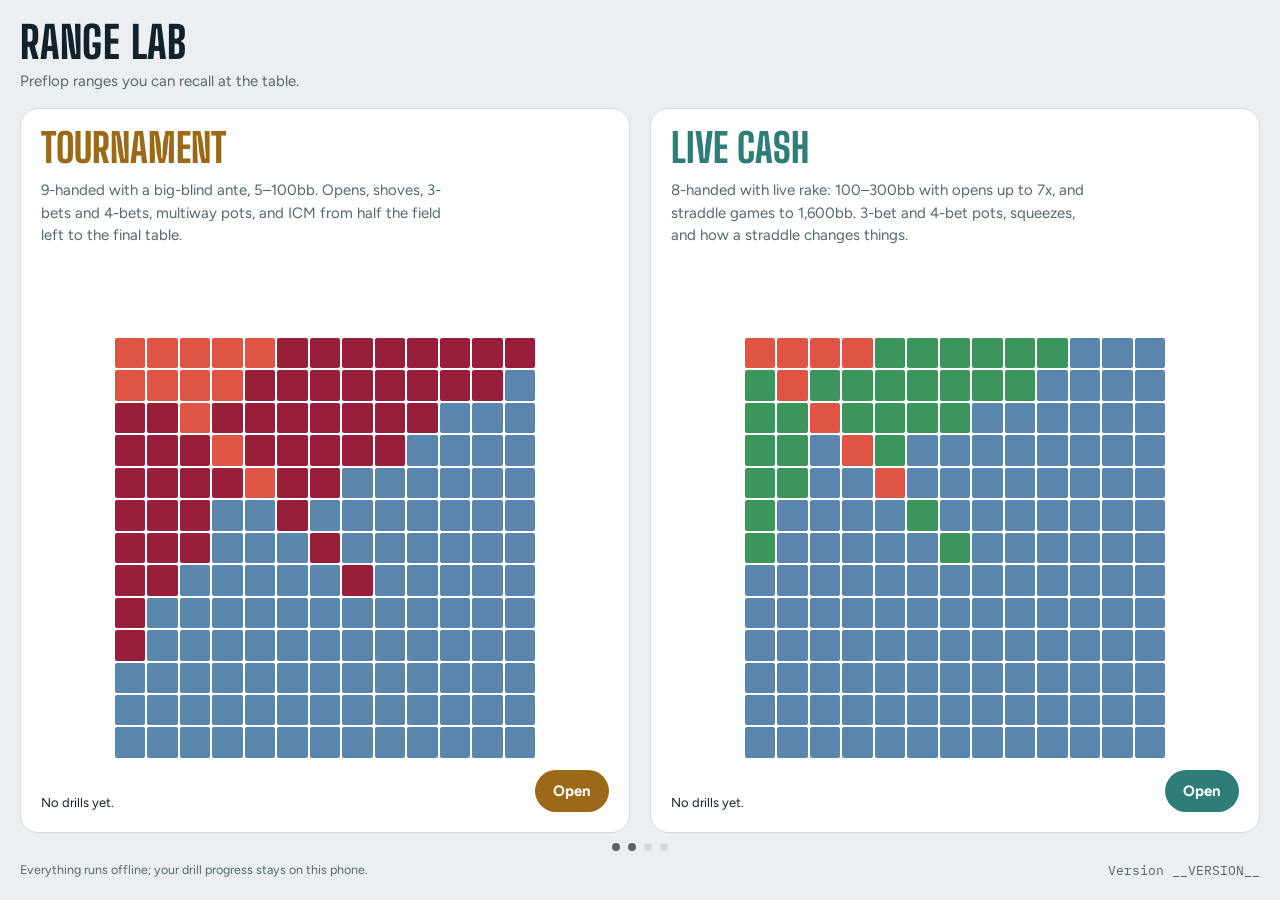
==== commit 7aec7f9e: "Range Lab v2.3.2: home card titles, compact K Poker Hand lens squares Home: each card has one title " ====
--- a/range-lab-app/web/index.html
+++ b/range-lab-app/web/index.html
@@ -27,20 +27,19 @@
 header p{margin:6px 0 0;color:var(--muted)}
 .doors{flex:1 1 0;min-height:0;display:grid;grid-auto-flow:column;grid-auto-columns:100%;grid-template-rows:minmax(0,1fr);gap:16px;padding-block:12px 10px;margin-inline:20px;overflow-x:auto;overflow-y:hidden;scroll-snap-type:x mandatory;overscroll-behavior-x:contain;scrollbar-width:none}
 .doors::-webkit-scrollbar{display:none}
-@media (min-width:600px){ .doors{grid-auto-columns:calc((100% - 20px) / 2);gap:20px;padding-block:10px 8px} a.door h2{font-size:34px} }
+@media (min-width:600px){ .doors{grid-auto-columns:calc((100% - 20px) / 2);gap:20px;padding-block:10px 8px} }
 a.door{scroll-snap-align:start;min-height:0;display:flex;flex-direction:column;gap:12px;text-decoration:none;color:inherit;background:var(--surface);border:1px solid var(--line);border-radius:18px;padding:20px;position:relative;overflow:hidden}
 a.door:active{transform:scale(.99)}
-a.door .eyebrow{font-size:11px;font-weight:700;letter-spacing:.1em;text-transform:uppercase}
 a.door h2{margin:0;font:800 40px/0.95 var(--f-display);text-transform:uppercase}
 a.door p{margin:0;color:var(--muted);max-width:42ch}
 a.door .foot{margin-top:auto;display:flex;align-items:flex-end;justify-content:space-between;gap:12px}
 a.door .stats{display:flex;flex-direction:column;gap:2px;font-size:13px;min-width:0}
 a.door .stats b{font-variant-numeric:tabular-nums}
 a.door .go{flex:none;padding:10px 18px;border-radius:999px;font-weight:700;color:var(--go-fg)}
-.mtt .eyebrow{color:var(--mtt)} .mtt .go{background:var(--mtt)}
-.cash .eyebrow{color:var(--cash)} .cash .go{background:var(--cash)}
-.sng .eyebrow{color:var(--sng)} .sng .go{background:var(--sng)}
-.kp .eyebrow{color:var(--kp)} .kp .go{background:var(--kp)}
+.mtt h2{color:var(--mtt)} .mtt .go{background:var(--mtt)}
+.cash h2{color:var(--cash)} .cash .go{background:var(--cash)}
+.sng h2{color:var(--sng)} .sng .go{background:var(--sng)}
+.kp h2{color:var(--kp)} .kp .go{background:var(--kp)}
 svg.motif{display:none}
 .chart-box{display:flex;flex:1 1 0;min-height:0;container-type:size}
 .chart{display:grid;grid-template-columns:repeat(13,minmax(0,1fr));gap:2px;width:min(100cqw,100cqh,420px);margin:auto auto 0}  /* bottom-aligned so the three line up */
@@ -62,32 +61,28 @@
 <main class="doors">
   <a class="door mtt" href="tournament.html">
     <svg class="motif" viewBox="0 0 44 44" aria-hidden="true" id="m1"></svg>
-    <span class="eyebrow">Tournament</span>
-    <h2>Short stacks<br>to 100bb</h2>
+    <h2>Tournament</h2>
     <p>9-handed with a big-blind ante, 5–100bb. Opens, shoves, 3-bets and 4-bets, multiway pots, and ICM from half the field left to the final table.</p>
     <div class="chart-box" aria-hidden="true"><div class="chart" id="c1"></div></div>
     <div class="foot"><div class="stats" id="s-mtt"></div><span class="go">Open</span></div>
   </a>
   <a class="door cash" href="cash.html">
     <svg class="motif" viewBox="0 0 44 44" aria-hidden="true" id="m2"></svg>
-    <span class="eyebrow">Live cash</span>
-    <h2>Regular and<br>straddle games</h2>
+    <h2>Live Cash</h2>
     <p>8-handed with live rake: 100–300bb with opens up to 7x, and straddle games to 1,600bb. 3-bet and 4-bet pots, squeezes, and how a straddle changes things.</p>
     <div class="chart-box" aria-hidden="true"><div class="chart" id="c2"></div></div>
     <div class="foot"><div class="stats" id="s-cash"></div><span class="go">Open</span></div>
   </a>
   <a class="door sng" href="sng.html">
     <svg class="motif" viewBox="0 0 44 44" aria-hidden="true" id="m3"></svg>
-    <span class="eyebrow">Sit &amp; Go</span>
-    <h2>Heads-up<br>and Spins</h2>
+    <h2>Heads-Up &amp; Spins</h2>
     <p>MTT heads-up, heads-up sit &amp; go and 3-handed Spin &amp; Go, 1–72bb. Limp, raise and shove lines, 3-bet pots and push/fold.</p>
     <div class="chart-box" aria-hidden="true"><div class="chart" id="c3"></div></div>
     <div class="foot"><div class="stats" id="s-sng"></div><span class="go">Open</span></div>
   </a>
   <a class="door kp" href="kpoker.html">
     <svg class="motif" viewBox="0 0 44 44" aria-hidden="true" id="m4"></svg>
-    <span class="eyebrow">K Poker</span>
-    <h2>Limps, opens<br>and antes</h2>
+    <h2>K Poker</h2>
     <p>7-handed at 100bb with an ante from every seat and a 1bb small blind. First in, limped pots, opens from 3 to 7bb, 3-bet and 4-bet pots.</p>
     <div class="chart-box" aria-hidden="true"><div class="chart" id="c4"></div></div>
     <div class="foot"><div class="stats" id="s-kp"><span>Charts, Spot builder and Hand lens</span></div><span class="go">Open</span></div>
@@ -123,7 +118,7 @@
 // one dot per door; the dots of the doors in view are lit, and tapping a dot scrolls its door into view
 (function () {
   const box = document.querySelector('.doors'), doors = [...box.querySelectorAll('a.door')], dots = document.getElementById('dots');
-  dots.innerHTML = doors.map((d, i) => `<button aria-label="${d.querySelector('.eyebrow').textContent}" data-i="${i}"></button>`).join('');
+  dots.innerHTML = doors.map((d, i) => `<button aria-label="${d.querySelector('h2').textContent}" data-i="${i}"></button>`).join('');
   const sync = () => { const r = box.getBoundingClientRect(); [...dots.children].forEach((b, i) => { const c = doors[i].getBoundingClientRect(); b.classList.toggle('on', c.left >= r.left - 2 && c.right <= r.right + 2); }); };
   dots.addEventListener('click', e => { const b = e.target.closest('button'); if (b) box.scrollTo({ left: doors[+b.dataset.i].offsetLeft - doors[0].offsetLeft, behavior: 'smooth' }); });
   box.addEventListener('scroll', () => requestAnimationFrame(sync), { passive: true });
